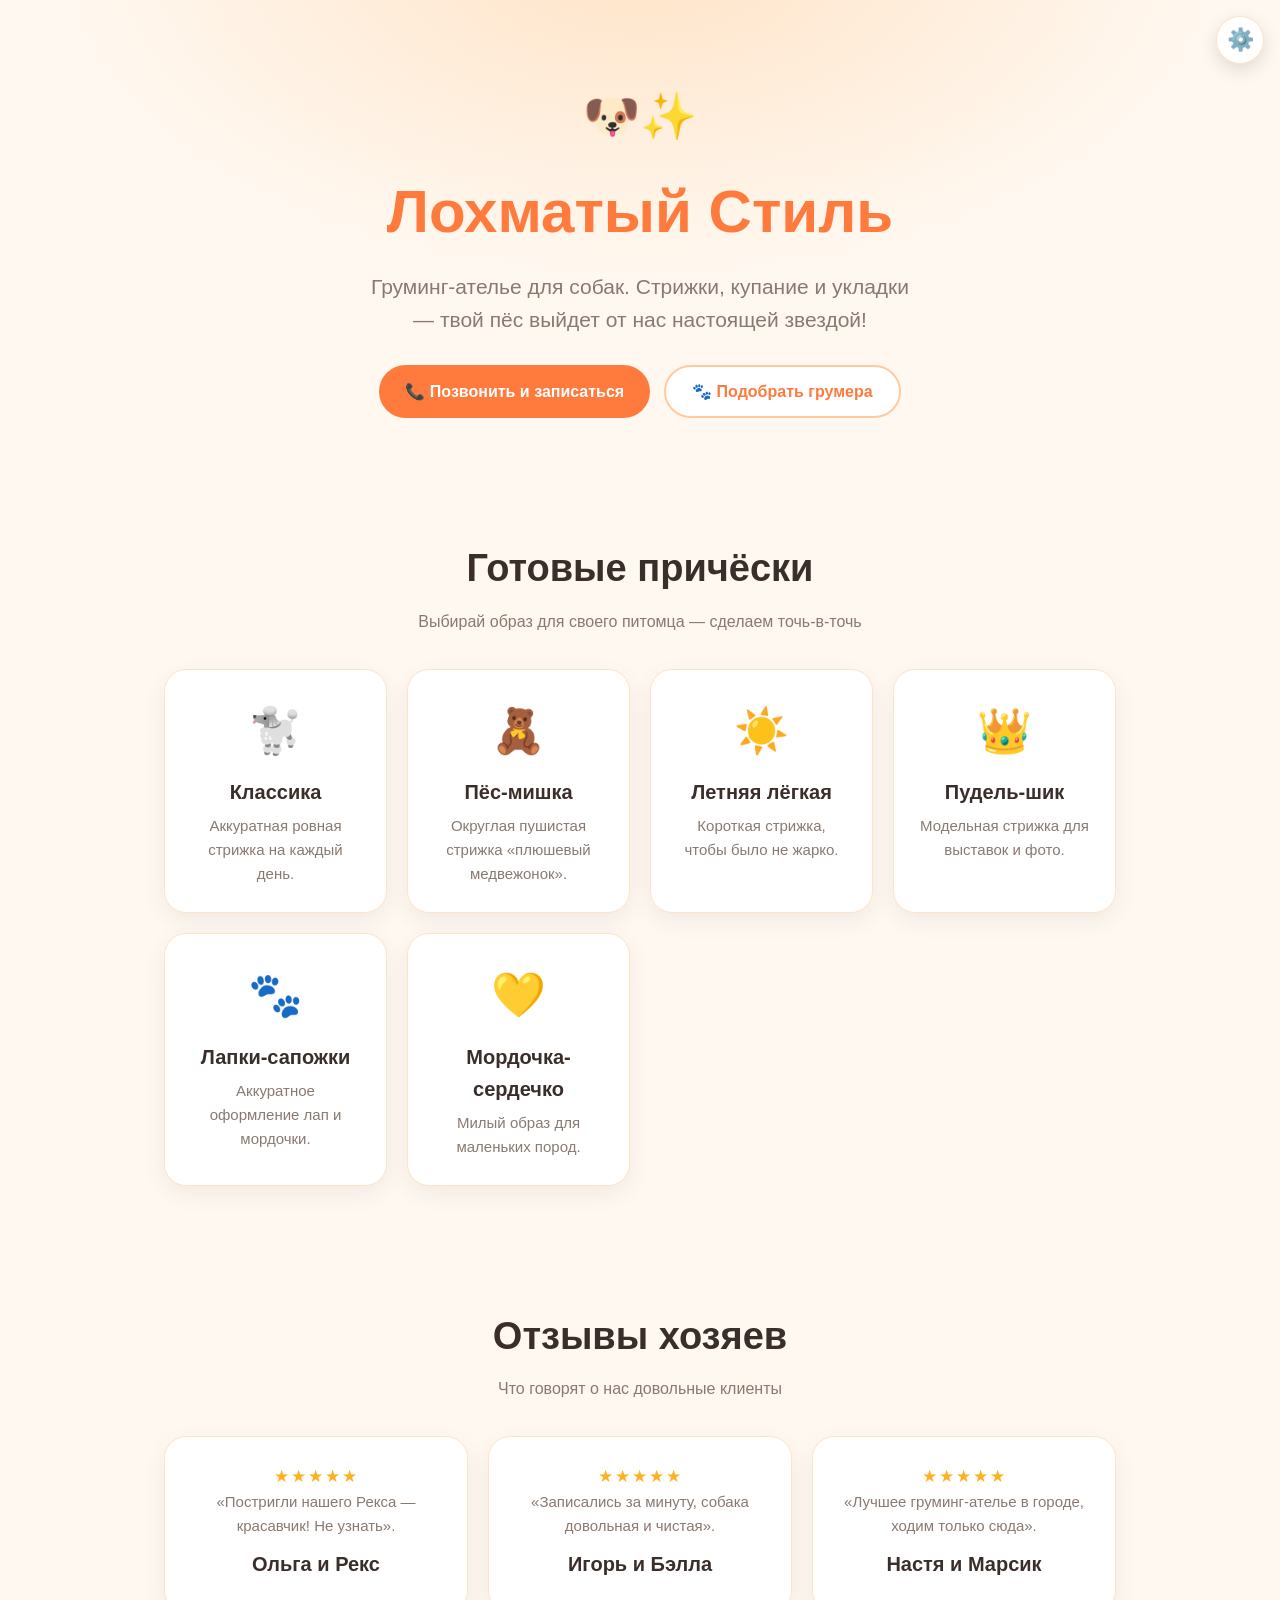
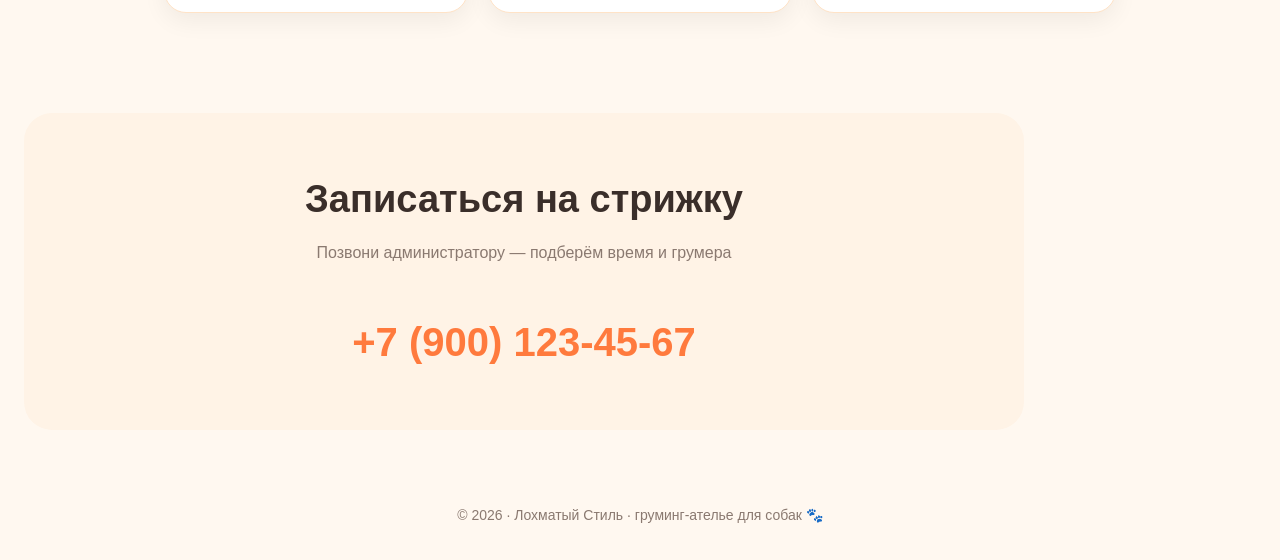
==== грум-ателье/index.html @ 33f7b3e4 "Add files via upload" ====
<!DOCTYPE html>
<html lang="ru">
<head>
  <meta charset="UTF-8">
  <meta name="viewport" content="width=device-width, initial-scale=1.0">
  <title>Лохматый Стиль — груминг-ателье для собак</title>
  <style>
    /* ===== ЦВЕТОВЫЕ ТЕМЫ (гаммы) ===== */
    :root, body[data-theme="light-orange"] {
      --bg: #fff8f0; --text: #3a2e2a; --muted: #8a7970;
      --accent: #ff7a3d; --accent-text: #fff;
      --card-bg: #ffffff; --card-border: #ffe3c7; --glow: #ffe3c7;
      --secondary: #2ec4b6; --panel: #fff3e6; --ghost-border: #ffca9e;
    }
    body[data-theme="dark-purple"] {
      --bg: #12101f; --text: #ececf5; --muted: #a9a3c2;
      --accent: #a06bff; --accent-text: #fff;
      --card-bg: #1c1830; --card-border: #2c2748; --glow: #3a2f7a;
      --secondary: #2ec4b6; --panel: #1a1730; --ghost-border: #4a3f80;
    }
    body[data-theme="dark-orange"] {
      --bg: #1a1310; --text: #f5ece6; --muted: #b7a498;
      --accent: #ff8c42; --accent-text: #201009;
      --card-bg: #241a14; --card-border: #3a2a1e; --glow: #4a2f1a;
      --secondary: #35c9ba; --panel: #241a14; --ghost-border: #6b4a30;
    }
    body[data-theme="mint-light"] {
      --bg: #f0fbf9; --text: #22403c; --muted: #6f8a84;
      --accent: #17b7a6; --accent-text: #fff;
      --card-bg: #ffffff; --card-border: #cdeee9; --glow: #cdeee9;
      --secondary: #ff7a3d; --panel: #e6f7f4; --ghost-border: #9fe0d7;
    }

    * { margin: 0; padding: 0; box-sizing: border-box; }
    body {
      font-family: -apple-system, "Segoe UI", Roboto, sans-serif;
      color: var(--text); background: var(--bg); line-height: 1.6;
      transition: background .25s, color .25s;
    }
    a { text-decoration: none; }
    [hidden] { display: none !important; }

    /* ===== КНОПКА НАСТРОЕК (шестерёнка) ===== */
    .settings { position: fixed; top: 16px; right: 16px; z-index: 100; }
    .gear {
      width: 48px; height: 48px; border-radius: 50%; cursor: pointer;
      background: var(--card-bg); border: 1px solid var(--card-border);
      font-size: 22px; box-shadow: 0 6px 18px rgba(0,0,0,.12); transition: transform .2s;
    }
    .gear:hover { transform: rotate(45deg); }
    .settings-panel {
      position: absolute; top: 58px; right: 0; min-width: 230px;
      background: var(--card-bg); border: 1px solid var(--card-border);
      border-radius: 18px; padding: 14px; box-shadow: 0 12px 30px rgba(0,0,0,.18);
      display: flex; flex-direction: column; gap: 8px;
    }
    .settings-title { font-size: 13px; font-weight: 700; color: var(--muted); margin-bottom: 4px; }
    .settings-panel button {
      cursor: pointer; text-align: left; border: 1px solid var(--card-border);
      background: var(--bg); color: var(--text);
      padding: 10px 14px; border-radius: 12px; font-size: 14px; font-weight: 600;
    }
    .settings-panel button:hover { border-color: var(--accent); }

    /* ШАПКА */
    .hero {
      text-align: center; padding: 80px 24px 60px;
      background: radial-gradient(900px 500px at 50% -10%, var(--glow) 0%, var(--bg) 65%);
    }
    .hero .logo { font-size: 46px; }
    .hero h1 { font-size: clamp(34px, 7vw, 60px); font-weight: 800; margin: 10px 0; color: var(--accent); }
    .hero .tagline { font-size: clamp(16px, 3vw, 21px); color: var(--muted); max-width: 560px; margin: 0 auto; }
    .btns { margin-top: 28px; display: flex; gap: 14px; justify-content: center; flex-wrap: wrap; }
    .btn { padding: 14px 26px; border-radius: 999px; font-weight: 700; font-size: 16px; transition: transform .15s; cursor: pointer; border: none; }
    .btn:hover { transform: translateY(-2px); }
    .btn-main { background: var(--accent); color: var(--accent-text); }
    .btn-ghost { background: var(--card-bg); color: var(--accent); border: 2px solid var(--ghost-border); }

    section { max-width: 1000px; margin: 0 auto; padding: 60px 24px; }
    h2 { font-size: clamp(26px, 5vw, 38px); text-align: center; margin-bottom: 10px; }
    .sub { text-align: center; color: var(--muted); margin-bottom: 34px; }

    .grid { display: grid; gap: 20px; grid-template-columns: repeat(auto-fit, minmax(220px, 1fr)); }
    .card {
      background: var(--card-bg); border-radius: 22px; padding: 26px; text-align: center;
      box-shadow: 0 8px 24px rgba(0,0,0,.06); border: 1px solid var(--card-border);
    }
    .card .emoji { font-size: 44px; }
    .card h3 { margin: 10px 0 6px; font-size: 20px; }
    .card p { color: var(--muted); font-size: 15px; }
    .stars { color: #ffb020; font-size: 17px; letter-spacing: 2px; }
    .chat-btn {
      display: inline-block; margin-top: 14px; padding: 10px 20px;
      background: var(--secondary); color: #fff; border-radius: 999px; font-weight: 700; font-size: 14px;
    }
    .chat-btn:hover { filter: brightness(.95); }

    /* ===== БЛОК «ПОДОБРАТЬ ГРУМЕРА» ===== */
    .match-cta { text-align: center; }
    .match-cta .big-btn {
      font-size: 18px; padding: 18px 34px; margin-top: 6px;
      background: var(--accent); color: var(--accent-text); border: none;
      border-radius: 999px; font-weight: 800; cursor: pointer; transition: transform .15s;
    }
    .match-cta .big-btn:hover { transform: translateY(-2px); }

    /* ===== МОДАЛКА ===== */
    .modal-backdrop {
      position: fixed; inset: 0; background: rgba(0,0,0,.55);
      display: flex; align-items: center; justify-content: center; padding: 20px; z-index: 200;
    }
    .modal {
      background: var(--card-bg); color: var(--text); border-radius: 24px;
      padding: 32px 28px; max-width: 420px; width: 100%; text-align: center; position: relative;
      box-shadow: 0 20px 60px rgba(0,0,0,.35);
    }
    .modal .close {
      position: absolute; top: 14px; right: 16px; cursor: pointer;
      background: none; border: none; font-size: 24px; color: var(--muted); line-height: 1;
    }
    .modal h3 { font-size: 24px; margin-bottom: 8px; }
    .modal .sub { margin-bottom: 20px; }
    .modal select {
      font-size: 17px; padding: 14px 18px; border-radius: 14px; width: 100%;
      border: 2px solid var(--ghost-border); background: var(--bg); color: var(--text); cursor: pointer;
    }
    .match-result {
      margin-top: 22px; background: var(--bg); border: 2px solid var(--accent);
      border-radius: 18px; padding: 22px;
    }
    .match-result .emoji { font-size: 48px; }
    .match-result h4 { font-size: 22px; margin: 6px 0; color: var(--accent); }
    .match-result .why { color: var(--muted); margin: 6px 0 14px; font-size: 15px; }

    /* КОНТАКТЫ */
    .contact { text-align: center; background: var(--panel); border-radius: 28px; margin: 40px 24px; padding: 56px 24px; }
    .contact .phone { font-size: clamp(26px, 6vw, 40px); font-weight: 800; color: var(--accent); display: inline-block; margin-top: 10px; }
    footer { text-align: center; padding: 34px; color: var(--muted); font-size: 14px; }
  </style>
</head>
<body data-theme="light-orange">

  <!-- КНОПКА НАСТРОЕК -->
  <div class="settings">
    <button class="gear" id="gearBtn" aria-label="Настройки">⚙️</button>
    <div class="settings-panel" id="settingsPanel" hidden>
      <p class="settings-title">🎨 Тема оформления</p>
      <button data-theme="light-orange">🟠 Светлая</button>
      <button data-theme="dark-purple">🟣 Тёмно-фиолетовая</button>
      <button data-theme="dark-orange">🟤 Тёмно-оранжевая</button>
      <button data-theme="mint-light">🟢 Мятная</button>
    </div>
  </div>

  <!-- ШАПКА -->
  <header class="hero">
    <div class="logo">🐶✨</div>
    <h1>Лохматый Стиль</h1>
    <p class="tagline">Груминг-ателье для собак. Стрижки, купание и укладки —
       твой пёс выйдет от нас настоящей звездой!</p>
    <div class="btns">
      <a class="btn btn-main" href="#contact">📞 Позвонить и записаться</a>
      <button class="btn btn-ghost open-match">🐾 Подобрать грумера</button>
    </div>
  </header>

  <!-- ГОТОВЫЕ ПРИЧЁСКИ -->
  <section id="styles">
    <h2>Готовые причёски</h2>
    <p class="sub">Выбирай образ для своего питомца — сделаем точь-в-точь</p>
    <div class="grid">
      <div class="card"><div class="emoji">🐩</div><h3>Классика</h3><p>Аккуратная ровная стрижка на каждый день.</p></div>
      <div class="card"><div class="emoji">🧸</div><h3>Пёс-мишка</h3><p>Округлая пушистая стрижка «плюшевый медвежонок».</p></div>
      <div class="card"><div class="emoji">☀️</div><h3>Летняя лёгкая</h3><p>Короткая стрижка, чтобы было не жарко.</p></div>
      <div class="card"><div class="emoji">👑</div><h3>Пудель-шик</h3><p>Модельная стрижка для выставок и фото.</p></div>
      <div class="card"><div class="emoji">🐾</div><h3>Лапки-сапожки</h3><p>Аккуратное оформление лап и мордочки.</p></div>
      <div class="card"><div class="emoji">💛</div><h3>Мордочка-сердечко</h3><p>Милый образ для маленьких пород.</p></div>
    </div>
  </section>

  <!-- ОТЗЫВЫ -->
  <section id="reviews">
    <h2>Отзывы хозяев</h2>
    <p class="sub">Что говорят о нас довольные клиенты</p>
    <div class="grid">
      <div class="card"><div class="stars">★★★★★</div><p>«Постригли нашего Рекса — красавчик! Не узнать».</p><h3>Ольга и Рекс</h3></div>
      <div class="card"><div class="stars">★★★★★</div><p>«Записались за минуту, собака довольная и чистая».</p><h3>Игорь и Бэлла</h3></div>
      <div class="card"><div class="stars">★★★★★</div><p>«Лучшее груминг-ателье в городе, ходим только сюда».</p><h3>Настя и Марсик</h3></div>
    </div>
  </section>

  <!-- КОНТАКТЫ -->
  <section id="contact" class="contact">
    <h2>Записаться на стрижку</h2>
    <p class="sub">Позвони администратору — подберём время и грумера</p>
    <a class="phone" href="tel:+79001234567">+7 (900) 123-45-67</a>
  </section>

  <footer>© 2026 · Лохматый Стиль · груминг-ателье для собак 🐾</footer>

  <!-- МОДАЛКА ПОДБОРА -->
  <div class="modal-backdrop" id="matchModal" hidden>
    <div class="modal">
      <button class="close" id="modalClose" aria-label="Закрыть">✕</button>
      <h3>🐾 Подбор грумера</h3>
      <p class="sub">Выбери породу своей собаки</p>
      <select id="breedSelect">
        <option value="">— выбери породу —</option>
      </select>
      <div class="match-result" id="matchResult" hidden>
        <div class="emoji" id="mEmoji">👩‍🎨</div>
        <h4 id="mName">—</h4>
        <div class="stars">★★★★★</div>
        <p class="why" id="mWhy">—</p>
        <a class="chat-btn" href="#" target="_blank">💬 Написать грумеру</a>
      </div>
    </div>
  </div>

  <script>
    const body = document.body;

    /* ===== ТЕМЫ ===== */
    const saved = localStorage.getItem("theme");
    if (saved) body.setAttribute("data-theme", saved);

    const gear = document.getElementById("gearBtn");
    const panel = document.getElementById("settingsPanel");
    gear.addEventListener("click", (e) => { e.stopPropagation(); panel.hidden = !panel.hidden; });
    panel.querySelectorAll("button").forEach(btn => {
      btn.addEventListener("click", () => {
        const theme = btn.getAttribute("data-theme");
        body.setAttribute("data-theme", theme);
        localStorage.setItem("theme", theme);
        panel.hidden = true;
      });
    });
    document.addEventListener("click", (e) => {
      if (!e.target.closest(".settings")) panel.hidden = true;
    });

    /* ===== ДАННЫЕ ДЛЯ ПОДБОРА ===== */
    const groomers = {
      anya:  { name: "Аня",    emoji: "👩‍🎨", spec: "кудрявых и выставочных пород" },
      maxim: { name: "Максим", emoji: "🧑‍🔧", spec: "крупных и активных пород" },
      lera:  { name: "Лера",   emoji: "👩‍🦰", spec: "мелких и капризных пород" },
    };
    const breeds = {
      "Немецкая овчарка": "maxim", "Лабрадор": "maxim", "Хаски": "maxim",
      "Золотистый ретривер": "maxim", "Алабай": "maxim", "Ротвейлер": "maxim",
      "Пудель": "anya", "Той-пудель": "anya", "Мальтипу": "anya",
      "Бишон-фризе": "anya", "Кокер-спаниель": "anya", "Мальтезе": "anya", "Керри-блю-терьер": "anya",
      "Чихуахуа": "lera", "Йоркширский терьер": "lera", "Шпиц": "lera",
      "Той-терьер": "lera", "Мопс": "lera", "Такса": "lera",
    };

    /* заполнить список пород */
    const select = document.getElementById("breedSelect");
    Object.keys(breeds).sort().forEach(breed => {
      const opt = document.createElement("option");
      opt.value = breed; opt.textContent = breed;
      select.appendChild(opt);
    });

    /* показать грумера при выборе породы */
    const result = document.getElementById("matchResult");
    select.addEventListener("change", () => {
      const breed = select.value;
      if (!breed) { result.hidden = true; return; }
      const g = groomers[breeds[breed]];
      document.getElementById("mEmoji").textContent = g.emoji;
      document.getElementById("mName").textContent = g.name;
      document.getElementById("mWhy").textContent =
        "Для породы «" + breed + "» лучше всего подходит " + g.name +
        " — специалист по стрижке " + g.spec + ".";
      result.hidden = false;
    });

    /* ===== МОДАЛКА ===== */
    const modal = document.getElementById("matchModal");
    function openModal() {
      select.value = "";        // сбросить выбор
      result.hidden = true;     // спрятать прошлый результат
      modal.hidden = false;
    }
    function closeModal() { modal.hidden = true; }

    document.querySelectorAll(".open-match").forEach(b => b.addEventListener("click", openModal));
    document.getElementById("modalClose").addEventListener("click", closeModal);
    modal.addEventListener("click", (e) => { if (e.target === modal) closeModal(); }); // клик по фону
    document.addEventListener("keydown", (e) => { if (e.key === "Escape") closeModal(); });
  </script>

</body>
</html>
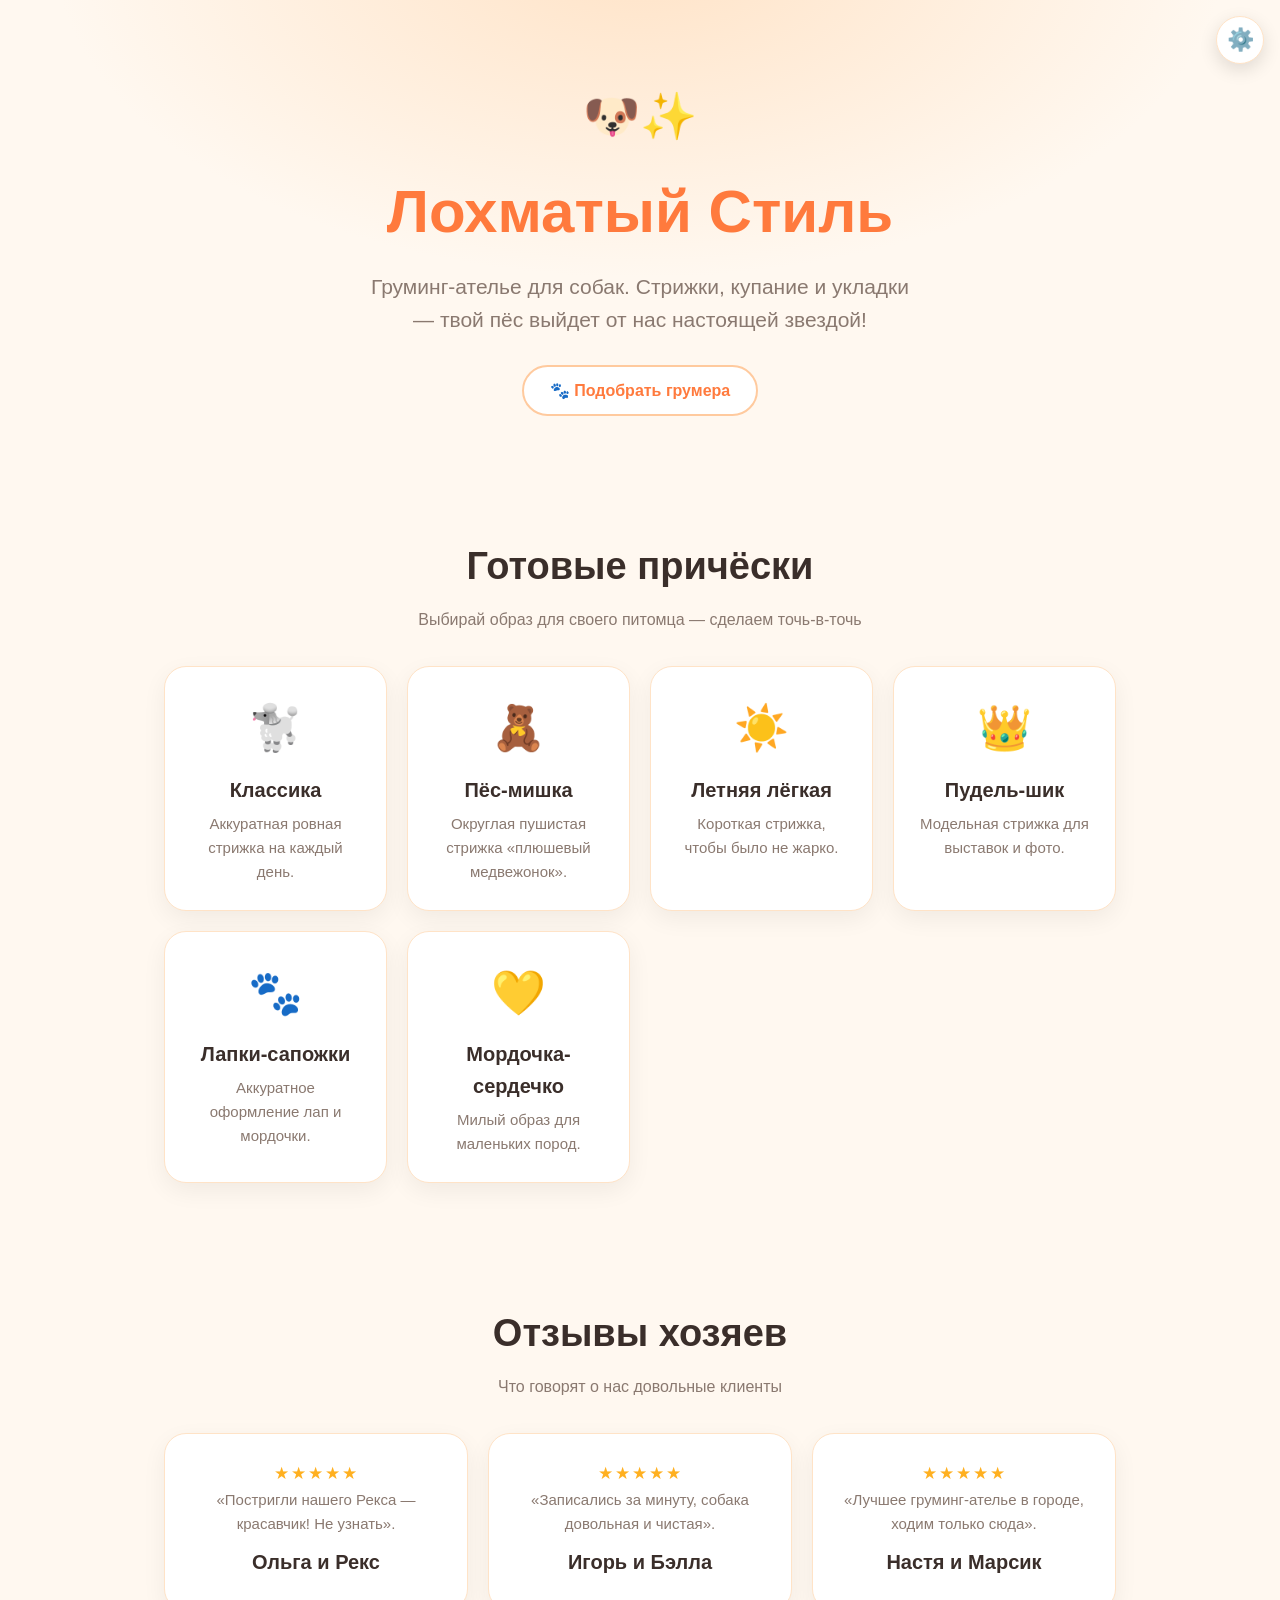
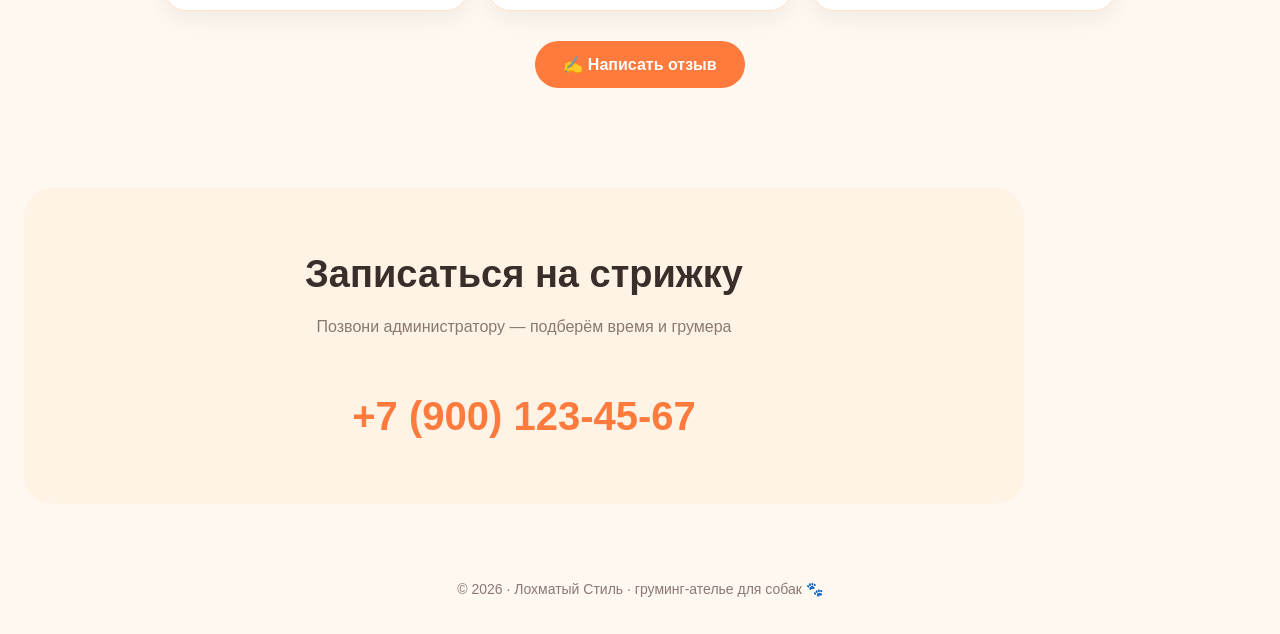
==== commit 2b781ad9: "Merge remote-tracking branch 'origin/main' # Conflicts: #	index.html" ====
--- a/грум-ателье/index.html
+++ b/грум-ателье/index.html
@@ -132,6 +132,59 @@
     .match-result h4 { font-size: 22px; margin: 6px 0; color: var(--accent); }
     .match-result .why { color: var(--muted); margin: 6px 0 14px; font-size: 15px; }
 
+    /* ===== ШАГИ ЗАПИСИ ===== */
+    .modal-cta {
+      display: inline-block; margin-top: 8px; padding: 12px 24px;
+      background: var(--accent); color: var(--accent-text); border: none;
+      border-radius: 999px; font-weight: 700; font-size: 16px; cursor: pointer;
+    }
+    .modal-cta:hover { filter: brightness(1.05); }
+    .choice-list { display: flex; flex-direction: column; gap: 10px; margin-top: 8px; }
+    .choice-list button {
+      padding: 14px 18px; border-radius: 14px; border: 2px solid var(--card-border);
+      background: var(--card-bg); color: var(--text); font-size: 16px; font-weight: 600;
+      cursor: pointer; transition: border-color .15s, transform .1s;
+    }
+    .choice-list button:hover { border-color: var(--accent); transform: translateY(-1px); }
+    .note {
+      font-size: 14px; color: var(--muted); background: var(--bg);
+      border-radius: 12px; padding: 10px 14px; margin-bottom: 12px;
+    }
+    .summary {
+      text-align: left; background: var(--bg); border-radius: 16px;
+      padding: 18px 20px; margin: 8px 0 18px;
+    }
+    .summary div { margin: 4px 0; font-size: 16px; }
+    .summary b { color: var(--accent); }
+
+    /* ===== ФОРМА ОТЗЫВА ===== */
+    .review-actions { text-align: center; margin-top: 30px; }
+    .add-review-btn {
+      background: var(--accent); color: var(--accent-text); border: none;
+      padding: 14px 28px; border-radius: 999px; font-weight: 700; font-size: 16px; cursor: pointer;
+      transition: transform .15s;
+    }
+    .add-review-btn:hover { transform: translateY(-2px); }
+    .review-form { max-width: 560px; margin: 22px auto 0; text-align: left; }
+    .review-form input {
+      width: 100%; padding: 12px 16px; margin-bottom: 10px; font-size: 15px;
+      border: 2px solid var(--card-border); border-radius: 14px;
+      background: var(--card-bg); color: var(--text);
+    }
+    .review-row { display: flex; gap: 10px; align-items: flex-end; }
+    .review-form textarea {
+      flex: 1; padding: 12px 16px; font-size: 15px; font-family: inherit; resize: vertical;
+      min-height: 54px; border: 2px solid var(--card-border); border-radius: 14px;
+      background: var(--card-bg); color: var(--text);
+    }
+    .send-btn {
+      flex-shrink: 0; width: 52px; height: 52px; border-radius: 50%; border: none; cursor: pointer;
+      background: var(--accent); color: var(--accent-text);
+      display: flex; align-items: center; justify-content: center; transition: transform .15s;
+    }
+    .send-btn:hover { transform: scale(1.08); }
+    .send-btn svg { width: 24px; height: 24px; }
+
     /* КОНТАКТЫ */
     .contact { text-align: center; background: var(--panel); border-radius: 28px; margin: 40px 24px; padding: 56px 24px; }
     .contact .phone { font-size: clamp(26px, 6vw, 40px); font-weight: 800; color: var(--accent); display: inline-block; margin-top: 10px; }
@@ -159,7 +212,6 @@
     <p class="tagline">Груминг-ателье для собак. Стрижки, купание и укладки —
        твой пёс выйдет от нас настоящей звездой!</p>
     <div class="btns">
-      <a class="btn btn-main" href="#contact">📞 Позвонить и записаться</a>
       <button class="btn btn-ghost open-match">🐾 Подобрать грумера</button>
     </div>
   </header>
@@ -182,10 +234,25 @@
   <section id="reviews">
     <h2>Отзывы хозяев</h2>
     <p class="sub">Что говорят о нас довольные клиенты</p>
-    <div class="grid">
+    <div class="grid" id="reviewsGrid">
       <div class="card"><div class="stars">★★★★★</div><p>«Постригли нашего Рекса — красавчик! Не узнать».</p><h3>Ольга и Рекс</h3></div>
       <div class="card"><div class="stars">★★★★★</div><p>«Записались за минуту, собака довольная и чистая».</p><h3>Игорь и Бэлла</h3></div>
       <div class="card"><div class="stars">★★★★★</div><p>«Лучшее груминг-ателье в городе, ходим только сюда».</p><h3>Настя и Марсик</h3></div>
+    </div>
+
+    <div class="review-actions">
+      <button class="add-review-btn" id="openReview">✍️ Написать отзыв</button>
+      <div class="review-form" id="reviewForm" hidden>
+        <input id="reviewName" type="text" placeholder="Как тебя зовут? (необязательно)">
+        <div class="review-row">
+          <textarea id="reviewText" placeholder="Напиши свой отзыв о нашем ателье..."></textarea>
+          <button class="send-btn" id="sendReview" aria-label="Отправить отзыв" title="Отправить">
+            <svg viewBox="0 0 24 24" fill="none" stroke="currentColor" stroke-width="2" stroke-linecap="round" stroke-linejoin="round">
+              <path d="M22 2 11 13"></path><path d="M22 2 15 22l-4-9-9-4 20-7z"></path>
+            </svg>
+          </button>
+        </div>
+      </div>
     </div>
   </section>
 
@@ -198,21 +265,53 @@
 
   <footer>© 2026 · Лохматый Стиль · груминг-ателье для собак 🐾</footer>
 
-  <!-- МОДАЛКА ПОДБОРА -->
+  <!-- МОДАЛКА ЗАПИСИ -->
   <div class="modal-backdrop" id="matchModal" hidden>
     <div class="modal">
       <button class="close" id="modalClose" aria-label="Закрыть">✕</button>
-      <h3>🐾 Подбор грумера</h3>
-      <p class="sub">Выбери породу своей собаки</p>
-      <select id="breedSelect">
-        <option value="">— выбери породу —</option>
-      </select>
-      <div class="match-result" id="matchResult" hidden>
-        <div class="emoji" id="mEmoji">👩‍🎨</div>
-        <h4 id="mName">—</h4>
-        <div class="stars">★★★★★</div>
-        <p class="why" id="mWhy">—</p>
-        <a class="chat-btn" href="#" target="_blank">💬 Написать грумеру</a>
+
+      <!-- Шаг 1: порода -->
+      <div id="step-breed">
+        <h3>🐾 Запись на стрижку</h3>
+        <p class="sub">Шаг 1. Выбери породу собаки</p>
+        <select id="breedSelect">
+          <option value="">— выбери породу —</option>
+        </select>
+        <div class="match-result" id="matchResult" hidden>
+          <div class="emoji" id="mEmoji">👩‍🎨</div>
+          <h4 id="mName">—</h4>
+          <div class="stars">★★★★★</div>
+          <p class="why" id="mWhy">—</p>
+          <button class="modal-cta" id="pickGroomer">✅ Выбрать грумера</button>
+        </div>
+      </div>
+
+      <!-- Шаг 2: стрижка -->
+      <div id="step-style" hidden>
+        <h3>✂️ Выбор стрижки</h3>
+        <p class="sub">Шаг 2. Какую причёску сделать?</p>
+        <div id="styleList" class="choice-list"></div>
+      </div>
+
+      <!-- Шаг 3: время -->
+      <div id="step-time" hidden>
+        <h3>🕐 Выбор времени</h3>
+        <p class="sub">Шаг 3. Выбери удобное время</p>
+        <div class="note" id="timeNote"></div>
+        <div id="timeList" class="choice-list"></div>
+      </div>
+
+      <!-- Шаг 4: подтверждение -->
+      <div id="step-confirm" hidden>
+        <h3>📋 Проверь заявку</h3>
+        <div class="summary" id="summary"></div>
+        <button class="modal-cta" id="sendBooking">📨 Отправить заявку</button>
+      </div>
+
+      <!-- Готово -->
+      <div id="step-done" hidden>
+        <h3>✅ Заявка отправлена!</h3>
+        <p class="sub" id="doneText">Спасибо! Ателье получило твою заявку и свяжется с тобой. 🐾</p>
       </div>
     </div>
   </div>
@@ -241,9 +340,10 @@
 
     /* ===== ДАННЫЕ ДЛЯ ПОДБОРА ===== */
     const groomers = {
-      anya:  { name: "Аня",    emoji: "👩‍🎨", spec: "кудрявых и выставочных пород" },
-      maxim: { name: "Максим", emoji: "🧑‍🔧", spec: "крупных и активных пород" },
-      lera:  { name: "Лера",   emoji: "👩‍🦰", spec: "мелких и капризных пород" },
+      // busyUntil — до какого времени грумер занят (задано вручную для примера; позже возьмём из базы)
+      anya:  { name: "Аня",    emoji: "👩‍🎨", spec: "кудрявых и выставочных пород", busyUntil: "14:30" },
+      maxim: { name: "Максим", emoji: "🧑‍🔧", spec: "крупных и активных пород",   busyUntil: "12:00" },
+      lera:  { name: "Лера",   emoji: "👩‍🦰", spec: "мелких и капризных пород",    busyUntil: null },
     };
     const breeds = {
       "Немецкая овчарка": "maxim", "Лабрадор": "maxim", "Хаски": "maxim",
@@ -264,23 +364,134 @@
 
     /* показать грумера при выборе породы */
     const result = document.getElementById("matchResult");
+    // 🤖 Telegram-бот (простая версия — токен в коде; позже спрячем на сервере)
+    const BOT_TOKEN = "8710877365:AAFbL7LdcaY6Q4fld7cCNLpQOuDKhK5EK4Y";
+    const CHAT_ID = "8969341722";
+    const styles = ["Классика","Пёс-мишка","Летняя лёгкая","Пудель-шик","Лапки-сапожки","Мордочка-сердечко"];
+    // ⏱ сколько занимает каждая стрижка
+    const styleDuration = {
+      "Классика": "1 час",
+      "Пёс-мишка": "2 часа",
+      "Летняя лёгкая": "1 час",
+      "Пудель-шик": "2,5 часа",
+      "Лапки-сапожки": "40 минут",
+      "Мордочка-сердечко": "1,5 часа",
+    };
+    const booking = { breed:"", groomer:"", style:"", time:"" };
+    let currentGroomer = null;
+
+    // показать один шаг, спрятать остальные
+    const steps = ["step-breed","step-style","step-time","step-confirm","step-done"];
+    function showStep(id){ steps.forEach(s => document.getElementById(s).hidden = (s !== id)); }
+
+    // Шаг 1: выбрали породу -> показать грумера
     select.addEventListener("change", () => {
       const breed = select.value;
       if (!breed) { result.hidden = true; return; }
-      const g = groomers[breeds[breed]];
-      document.getElementById("mEmoji").textContent = g.emoji;
-      document.getElementById("mName").textContent = g.name;
+      currentGroomer = groomers[breeds[breed]];
+      booking.breed = breed;
+      document.getElementById("mEmoji").textContent = currentGroomer.emoji;
+      document.getElementById("mName").textContent = currentGroomer.name;
       document.getElementById("mWhy").textContent =
-        "Для породы «" + breed + "» лучше всего подходит " + g.name +
-        " — специалист по стрижке " + g.spec + ".";
+        "Для породы «" + breed + "» лучше всего подходит " + currentGroomer.name +
+        " — специалист по стрижке " + currentGroomer.spec + ".";
       result.hidden = false;
     });
 
-    /* ===== МОДАЛКА ===== */
+    // Шаг 1 -> 2: выбрать грумера
+    document.getElementById("pickGroomer").addEventListener("click", () => {
+      if (!currentGroomer) return;
+      booking.groomer = currentGroomer.name;
+      buildStyleList();
+      showStep("step-style");
+    });
+
+    // Шаг 2: список стрижек
+    const styleList = document.getElementById("styleList");
+    function buildStyleList(){
+      styleList.innerHTML = "";
+      styles.forEach(name => {
+        const b = document.createElement("button");
+        b.textContent = "✂️ " + name;
+        b.addEventListener("click", () => {
+          booking.style = name;
+          buildTimeList();
+          showStep("step-time");
+        });
+        styleList.appendChild(b);
+      });
+    }
+
+    // Шаг 3: свободное время с учётом занятости грумера
+    const WORK_START = 10, WORK_END = 18; // часы работы ателье
+    function toMin(t){ const [h,m] = t.split(":").map(Number); return h*60 + m; }
+    function toTime(min){ return String(Math.floor(min/60)).padStart(2,"0") + ":" + String(min%60).padStart(2,"0"); }
+    const timeList = document.getElementById("timeList");
+    const timeNote = document.getElementById("timeNote");
+    function buildTimeList(){
+      timeList.innerHTML = "";
+      let start = WORK_START*60;
+      const busy = currentGroomer.busyUntil;
+      if (busy) {
+        start = Math.max(start, Math.ceil(toMin(busy)/60)*60); // округлить вверх до целого часа
+        timeNote.textContent = currentGroomer.name + " освободится в " + busy +
+          ", поэтому запись доступна с " + toTime(start) + ".";
+      } else {
+        timeNote.textContent = currentGroomer.name + " сейчас свободна — выбирай любое время.";
+      }
+      for (let t = start; t <= WORK_END*60; t += 60) {
+        const time = toTime(t);
+        const b = document.createElement("button");
+        b.textContent = "🕐 " + time;
+        b.addEventListener("click", () => {
+          booking.time = time;
+          showSummary();
+          showStep("step-confirm");
+        });
+        timeList.appendChild(b);
+      }
+    }
+
+    // Шаг 4: сводка заявки
+    function showSummary(){
+      document.getElementById("summary").innerHTML =
+        "<div>🐶 Порода: <b>"+booking.breed+"</b></div>" +
+        "<div>💇 Грумер: <b>"+booking.groomer+"</b></div>" +
+        "<div>✂️ Стрижка: <b>"+booking.style+"</b></div>" +
+        "<div>🕐 Время: <b>"+booking.time+"</b></div>";
+    }
+
+    // Отправить заявку в Telegram-бот
+    document.getElementById("sendBooking").addEventListener("click", () => {
+      const duration = styleDuration[booking.style] || "около 1,5 часа";
+      const text =
+        "🐶 Новая заявка на стрижку!\n\n" +
+        "Порода: " + booking.breed + "\n" +
+        "Грумер: " + booking.groomer + "\n" +
+        "Стрижка: " + booking.style + "\n" +
+        "Время записи: " + booking.time + "\n" +
+        "⏱ Стрижка займёт примерно: " + duration;
+      // отправляем сообщение в Telegram через бота
+      fetch("https://api.telegram.org/bot" + BOT_TOKEN + "/sendMessage", {
+        method: "POST",
+        headers: { "Content-Type": "application/json" },
+        body: JSON.stringify({ chat_id: CHAT_ID, text: text })
+      });
+      // показываем клиенту, сколько займёт стрижка
+      document.getElementById("doneText").textContent =
+        "Спасибо! Заявка отправлена. ✂️ Стрижка займёт примерно " + duration +
+        ". Ателье свяжется с тобой. 🐾";
+      showStep("step-done");
+    });
+
+    /* ===== управление модалкой ===== */
     const modal = document.getElementById("matchModal");
     function openModal() {
-      select.value = "";        // сбросить выбор
-      result.hidden = true;     // спрятать прошлый результат
+      select.value = "";
+      result.hidden = true;
+      currentGroomer = null;
+      booking.breed = booking.groomer = booking.style = booking.time = "";
+      showStep("step-breed");
       modal.hidden = false;
     }
     function closeModal() { modal.hidden = true; }
@@ -289,6 +500,49 @@
     document.getElementById("modalClose").addEventListener("click", closeModal);
     modal.addEventListener("click", (e) => { if (e.target === modal) closeModal(); }); // клик по фону
     document.addEventListener("keydown", (e) => { if (e.key === "Escape") closeModal(); });
+
+    /* ===== ОТЗЫВЫ ===== */
+    const reviewsGrid = document.getElementById("reviewsGrid");
+    const reviewForm = document.getElementById("reviewForm");
+    const reviewName = document.getElementById("reviewName");
+    const reviewText = document.getElementById("reviewText");
+
+    // кнопка "Написать отзыв" — показать/спрятать форму
+    document.getElementById("openReview").addEventListener("click", () => {
+      reviewForm.hidden = !reviewForm.hidden;
+      if (!reviewForm.hidden) reviewText.focus();
+    });
+
+    // добавить карточку отзыва на страницу (текст вставляем безопасно)
+    function addReviewCard(name, text) {
+      const card = document.createElement("div");
+      card.className = "card";
+      card.innerHTML = '<div class="stars">★★★★★</div><p></p><h3></h3>';
+      card.querySelector("p").textContent = "«" + text + "»";
+      card.querySelector("h3").textContent = name;
+      reviewsGrid.appendChild(card);
+    }
+
+    // показать сохранённые отзывы при открытии сайта
+    const savedReviews = JSON.parse(localStorage.getItem("reviews") || "[]");
+    savedReviews.forEach(r => addReviewCard(r.name, r.text));
+
+    // отправить отзыв
+    function sendReviewHandler() {
+      const text = reviewText.value.trim();
+      if (!text) { reviewText.focus(); return; }        // пустой не отправляем
+      const name = reviewName.value.trim() || "Гость";
+      addReviewCard(name, text);                        // сразу показать на сайте
+      savedReviews.push({ name, text });
+      localStorage.setItem("reviews", JSON.stringify(savedReviews)); // сохранить в браузере
+      reviewText.value = ""; reviewName.value = "";
+      reviewForm.hidden = true;                         // спрятать форму
+    }
+    document.getElementById("sendReview").addEventListener("click", sendReviewHandler);
+    // отправка по Enter (Shift+Enter — перенос строки)
+    reviewText.addEventListener("keydown", (e) => {
+      if (e.key === "Enter" && !e.shiftKey) { e.preventDefault(); sendReviewHandler(); }
+    });
   </script>
 
 </body>
